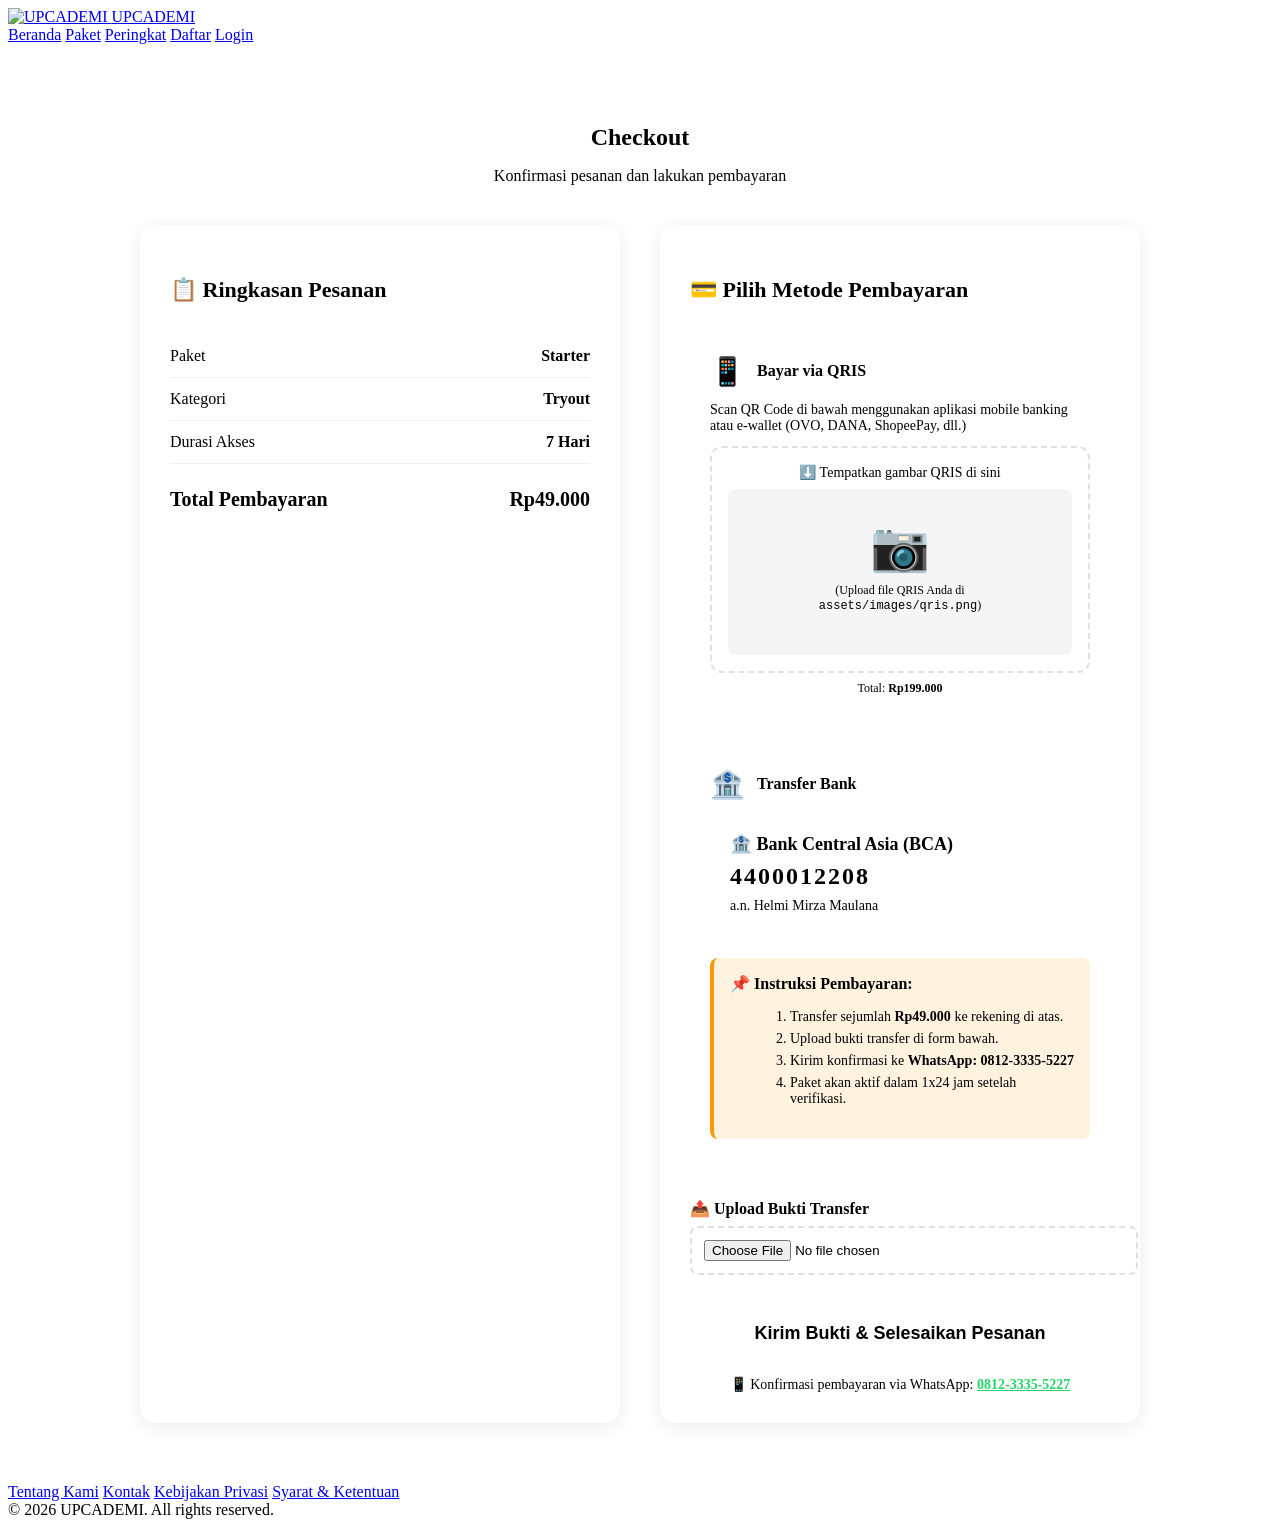
==== checkout.html @ 4f17b1a5 "Add files via upload" ====
<!DOCTYPE html>
<html lang="id">
<head>
    <meta charset="UTF-8">
    <meta name="viewport" content="width=device-width, initial-scale=1.0">
    <title>Checkout - UPCADEMI</title>
    <link rel="stylesheet" href="css/style.css">
    <style>
        .checkout-page {
            padding: 60px 0;
            min-height: 80vh;
        }

        .checkout-grid {
            display: grid;
            grid-template-columns: 1fr 1fr;
            gap: 40px;
            max-width: 1000px;
            margin: 0 auto;
        }

        .checkout-summary {
            background: var(--white);
            padding: 30px;
            border-radius: 16px;
            box-shadow: 0 4px 20px rgba(0, 0, 0, 0.08);
        }

        .checkout-summary h3 {
            color: var(--navy);
            margin-bottom: 20px;
            font-size: 22px;
            border-bottom: 2px solid var(--gray-bg);
            padding-bottom: 12px;
        }

        .checkout-item {
            display: flex;
            justify-content: space-between;
            padding: 12px 0;
            border-bottom: 1px solid #f0f0f0;
        }

        .checkout-item .label {
            color: var(--text-gray);
        }

        .checkout-item .value {
            font-weight: 700;
            color: var(--text-dark);
        }

        .checkout-total {
            display: flex;
            justify-content: space-between;
            padding: 16px 0;
            font-size: 20px;
            font-weight: 800;
            color: var(--red);
            border-top: 2px solid var(--red);
            margin-top: 8px;
        }

        .payment-section {
            background: var(--white);
            padding: 30px;
            border-radius: 16px;
            box-shadow: 0 4px 20px rgba(0, 0, 0, 0.08);
        }

        .payment-section h3 {
            color: var(--navy);
            margin-bottom: 20px;
            font-size: 22px;
            border-bottom: 2px solid var(--gray-bg);
            padding-bottom: 12px;
        }

        .bank-info {
            background: var(--gray-bg);
            padding: 20px;
            border-radius: 12px;
            margin-bottom: 24px;
        }

        .bank-info .bank-name {
            font-weight: 700;
            font-size: 18px;
            color: var(--navy);
        }

        .bank-info .account-number {
            font-size: 24px;
            font-weight: 800;
            color: var(--text-dark);
            margin: 8px 0;
            letter-spacing: 2px;
        }

        .bank-info .account-holder {
            color: var(--text-gray);
            font-size: 14px;
        }

        .instructions {
            margin: 20px 0;
            padding: 16px;
            background: #FFF3E0;
            border-radius: 8px;
            border-left: 4px solid #FF9800;
        }

        .instructions ol {
            margin-left: 20px;
            color: var(--text-dark);
        }

        .instructions ol li {
            margin-bottom: 6px;
            font-size: 14px;
        }

        .upload-section {
            margin-top: 20px;
        }

        .upload-section label {
            display: block;
            font-weight: 600;
            margin-bottom: 8px;
            color: var(--text-dark);
        }

        .upload-section input[type="file"] {
            width: 100%;
            padding: 12px;
            border: 2px dashed #E0E0E0;
            border-radius: 8px;
            cursor: pointer;
            background: var(--gray-bg);
        }

        .upload-section input[type="file"]:hover {
            border-color: var(--navy);
        }

        #preview-bukti {
            margin-top: 12px;
        }

        #preview-bukti img {
            max-width: 200px;
            border-radius: 8px;
            border: 2px solid #E0E0E0;
        }

        .btn-checkout {
            width: 100%;
            padding: 16px;
            background: var(--red);
            color: var(--white);
            border: none;
            border-radius: 8px;
            font-size: 18px;
            font-weight: 700;
            cursor: pointer;
            transition: 0.3s;
            margin-top: 20px;
        }

        .btn-checkout:hover {
            background: var(--red-dark);
            transform: translateY(-2px);
            box-shadow: 0 8px 25px rgba(211, 47, 47, 0.3);
        }

        .alert {
            padding: 12px 16px;
            border-radius: 8px;
            margin-bottom: 16px;
            font-size: 14px;
            display: none;
        }

        .alert-success {
            background: #E8F5E9;
            color: var(--green);
            border: 1px solid #C8E6C9;
        }

        .alert-error {
            background: #FFEBEE;
            color: var(--red-dark);
            border: 1px solid #FFCDD2;
        }

        .whatsapp-info {
            margin-top: 16px;
            text-align: center;
            color: var(--text-gray);
            font-size: 14px;
        }

        .whatsapp-info a {
            color: #25D366;
            font-weight: 700;
        }

        @media (max-width: 768px) {
            .checkout-grid {
                grid-template-columns: 1fr;
                gap: 20px;
            }

            .checkout-page {
                padding: 30px 0;
            }

            .bank-info .account-number {
                font-size: 20px;
            }
        }
    </style>
</head>
<body>

    <!-- ===== NAVBAR ===== -->
    <nav class="navbar">
        <div class="container">
            <a href="index.html" class="logo">
                <img src="assets/images/logo.png" alt="UPCADEMI" style="height: 40px;">
                <span>UPCADEMI</span>
            </a>
            <div class="hamburger" onclick="toggleMenu()">
                <span></span>
                <span></span>
                <span></span>
            </div>
            <div class="nav-menu" id="navMenu">
                <a href="index.html">Beranda</a>
                <a href="packages.html">Paket</a>
                <a href="leaderboard.html">Peringkat</a>
                <a href="register.html" class="btn-register">Daftar</a>
                <a href="login.html" class="btn-login">Login</a>
            </div>
        </div>
    </nav>

    <!-- ===== CHECKOUT SECTION ===== -->
    <section class="checkout-page">
        <div class="container">
            <h1 style="text-align:center; color: var(--navy); margin-bottom: 8px;">Checkout</h1>
            <p style="text-align:center; color: var(--text-gray); margin-bottom: 40px;">Konfirmasi pesanan dan lakukan pembayaran</p>

            <div class="checkout-grid">
                <!-- Ringkasan Pesanan -->
                <div class="checkout-summary">
                    <h3>📋 Ringkasan Pesanan</h3>
                    <div class="checkout-item">
                        <span class="label">Paket</span>
                        <span class="value" id="packageName">CPNS Master</span>
                    </div>
                    <div class="checkout-item">
                        <span class="label">Kategori</span>
                        <span class="value" id="packageCategory">CPNS</span>
                    </div>
                    <div class="checkout-item">
                        <span class="label">Durasi Akses</span>
                        <span class="value" id="packageDuration">60 Hari</span>
                    </div>
                    <div class="checkout-total">
                        <span>Total Pembayaran</span>
                        <span id="totalPrice">Rp199.000</span>
                    </div>
                </div>

<!-- ===== METODE PEMBAYARAN ===== -->
<div class="payment-section">
    <h3>💳 Pilih Metode Pembayaran</h3>

    <div class="alert alert-success" id="alert-success">
        ✅ Bukti transfer berhasil diupload! Kami akan verifikasi dalam 1x24 jam.
    </div>
    <div class="alert alert-error" id="alert-error">
        ⚠️ Mohon upload bukti transfer terlebih dahulu.
    </div>

    <!-- ===== OPSI 1: QRIS ===== -->
    <div style="background:var(--gray-bg); padding:20px; border-radius:12px; margin-bottom:20px;">
        <div style="display:flex; align-items:center; gap:12px; margin-bottom:12px;">
            <span style="font-size:28px;">📱</span>
            <h4 style="color:var(--navy); margin:0;">Bayar via QRIS</h4>
        </div>
        <p style="color:var(--text-gray); font-size:14px; margin-bottom:12px;">
            Scan QR Code di bawah menggunakan aplikasi mobile banking atau e-wallet (OVO, DANA, ShopeePay, dll.)
        </p>
        <div style="text-align:center; padding:16px; background:white; border-radius:12px; border:2px dashed #E0E0E0;">
            <div style="font-size:14px; color:var(--text-gray); margin-bottom:8px;">
                ⬇️ Tempatkan gambar QRIS di sini
            </div>
            <div style="background:#f5f5f5; padding:30px; border-radius:8px; display:inline-block;">
                <span style="font-size:48px;">📷</span>
                <p style="font-size:12px; color:var(--text-gray); margin-top:8px;">
                    (Upload file QRIS Anda di <code>assets/images/qris.png</code>)
                </p>
            </div>
            <!-- Jika sudah punya file QRIS, ganti dengan:
            <img src="assets/images/qris.png" alt="QRIS Pembayaran" style="max-width:200px; border-radius:8px;">
            -->
        </div>
        <p style="color:var(--text-gray); font-size:12px; margin-top:8px; text-align:center;">
            Total: <strong id="qrisAmount" style="color:var(--red);">Rp199.000</strong>
        </p>
    </div>

    <!-- ===== OPSI 2: Transfer Bank ===== -->
    <div style="background:var(--gray-bg); padding:20px; border-radius:12px; margin-bottom:20px;">
        <div style="display:flex; align-items:center; gap:12px; margin-bottom:12px;">
            <span style="font-size:28px;">🏦</span>
            <h4 style="color:var(--navy); margin:0;">Transfer Bank</h4>
        </div>

<div class="bank-info">
    <div class="bank-name">🏦 Bank Central Asia (BCA)</div>
    <div class="account-number">4400012208</div>
    <div class="account-holder">a.n. Helmi Mirza Maulana</div>
</div>

        <div class="instructions">
            <strong>📌 Instruksi Pembayaran:</strong>
            <ol>
                <li>Transfer sejumlah <strong id="instructionAmount">Rp199.000</strong> ke rekening di atas.</li>
                <li>Upload bukti transfer di form bawah.</li>
                <li>Kirim konfirmasi ke <strong>WhatsApp: 0812-3335-5227</strong></li>
                <li>Paket akan aktif dalam 1x24 jam setelah verifikasi.</li>
            </ol>
        </div>
    </div>

    <!-- ===== UPLOAD BUKTI ===== -->
    <div class="upload-section">
        <label for="buktiTransfer">📤 Upload Bukti Transfer</label>
        <input type="file" id="buktiTransfer" accept="image/*" onchange="previewBukti(this)">
        <div id="preview-bukti"></div>
    </div>

    <button class="btn-checkout" onclick="handleCheckout()">
        Kirim Bukti & Selesaikan Pesanan
    </button>

    <div class="whatsapp-info">
        📱 Konfirmasi pembayaran via WhatsApp: 
        <a href="https://wa.me/6281233555227?text=Saya%20telah%20transfer%20untuk%20paket%20tryout" target="_blank" style="color:#25D366; font-weight:700;">
            0812-3335-5227
        </a>
    </div>
</div>
    </section>

    <!-- ===== FOOTER ===== -->
    <footer class="footer">
        <div class="container">
            <div class="footer-links">
                <a href="tentang.html">Tentang Kami</a>
                <a href="kontak.html">Kontak</a>
                <a href="privasi.html">Kebijakan Privasi</a>
                <a href="syarat.html">Syarat & Ketentuan</a>
            </div>
            <div class="copyright">&copy; 2026 UPCADEMI. All rights reserved.</div>
        </div>
    </footer>

    <script src="js/script.js"></script>
    <script>
        // Ambil parameter dari URL
        function getQueryParam(param) {
            const urlParams = new URLSearchParams(window.location.search);
            return urlParams.get(param);
        }

        // Data paket (nanti dari database)
        const packageData = {
            'cpns-master': { name: 'CPNS Master', category: 'CPNS', duration: '60 Hari', price: 199000 },
            'utbk-pro': { name: 'UTBK Pro', category: 'UTBK', duration: '45 Hari', price: 179000 },
            'kedinasan-plus': { name: 'Kedinasan Plus', category: 'Kedinasan', duration: '90 Hari', price: 249000 },
            'cpns-basic': { name: 'CPNS Basic', category: 'CPNS', duration: '30 Hari', price: 99000 },
            'utbk-premium': { name: 'UTBK Premium', category: 'UTBK', duration: '120 Hari', price: 299000 },
            'kedinasan-basic': { name: 'Kedinasan Basic', category: 'Kedinasan', duration: '30 Hari', price: 129000 },
            'starter': { name: 'Starter', category: 'Tryout', duration: '7 Hari', price: 49000 },
            'pro': { name: 'Pro', category: 'Tryout', duration: '30 Hari', price: 149000 },
            'ultimate': { name: 'Ultimate', category: 'Tryout', duration: '90 Hari', price: 299000 }
        };

        // Load data paket
        const paket = getQueryParam('paket') || 'starter';
        const data = packageData[paket] || packageData['starter'];

        document.getElementById('packageName').textContent = data.name;
        document.getElementById('packageCategory').textContent = data.category;
        document.getElementById('packageDuration').textContent = data.duration;
        document.getElementById('totalPrice').textContent = 'Rp' + data.price.toLocaleString('id-ID');
        document.getElementById('instructionAmount').textContent = 'Rp' + data.price.toLocaleString('id-ID');

        // Function handle checkout
        function handleCheckout() {
            const fileInput = document.getElementById('buktiTransfer');
            const alertSuccess = document.getElementById('alert-success');
            const alertError = document.getElementById('alert-error');

            alertSuccess.style.display = 'none';
            alertError.style.display = 'none';

            if (!fileInput.files || fileInput.files.length === 0) {
                alertError.textContent = '⚠️ Mohon upload bukti transfer terlebih dahulu!';
                alertError.style.display = 'block';
                return;
            }

            // Simulasi sukses
            alertSuccess.textContent = '✅ Bukti transfer berhasil diupload! Pesanan akan diproses dalam 1x24 jam.';
            alertSuccess.style.display = 'block';

            // Reset file input
            fileInput.value = '';

            // Redirect ke dashboard setelah 3 detik
            setTimeout(() => {
                window.location.href = 'dashboard.html';
            }, 3000);
        }

        // Preview bukti
        function previewBukti(input) {
            const preview = document.getElementById('preview-bukti');
            if (input.files && input.files[0]) {
                const reader = new FileReader();
                reader.onload = function(e) {
                    preview.innerHTML = `<img src="${e.target.result}" alt="Bukti Transfer">`;
                };
                reader.readAsDataURL(input.files[0]);
            }
        }
    </script>

</body>
</html>
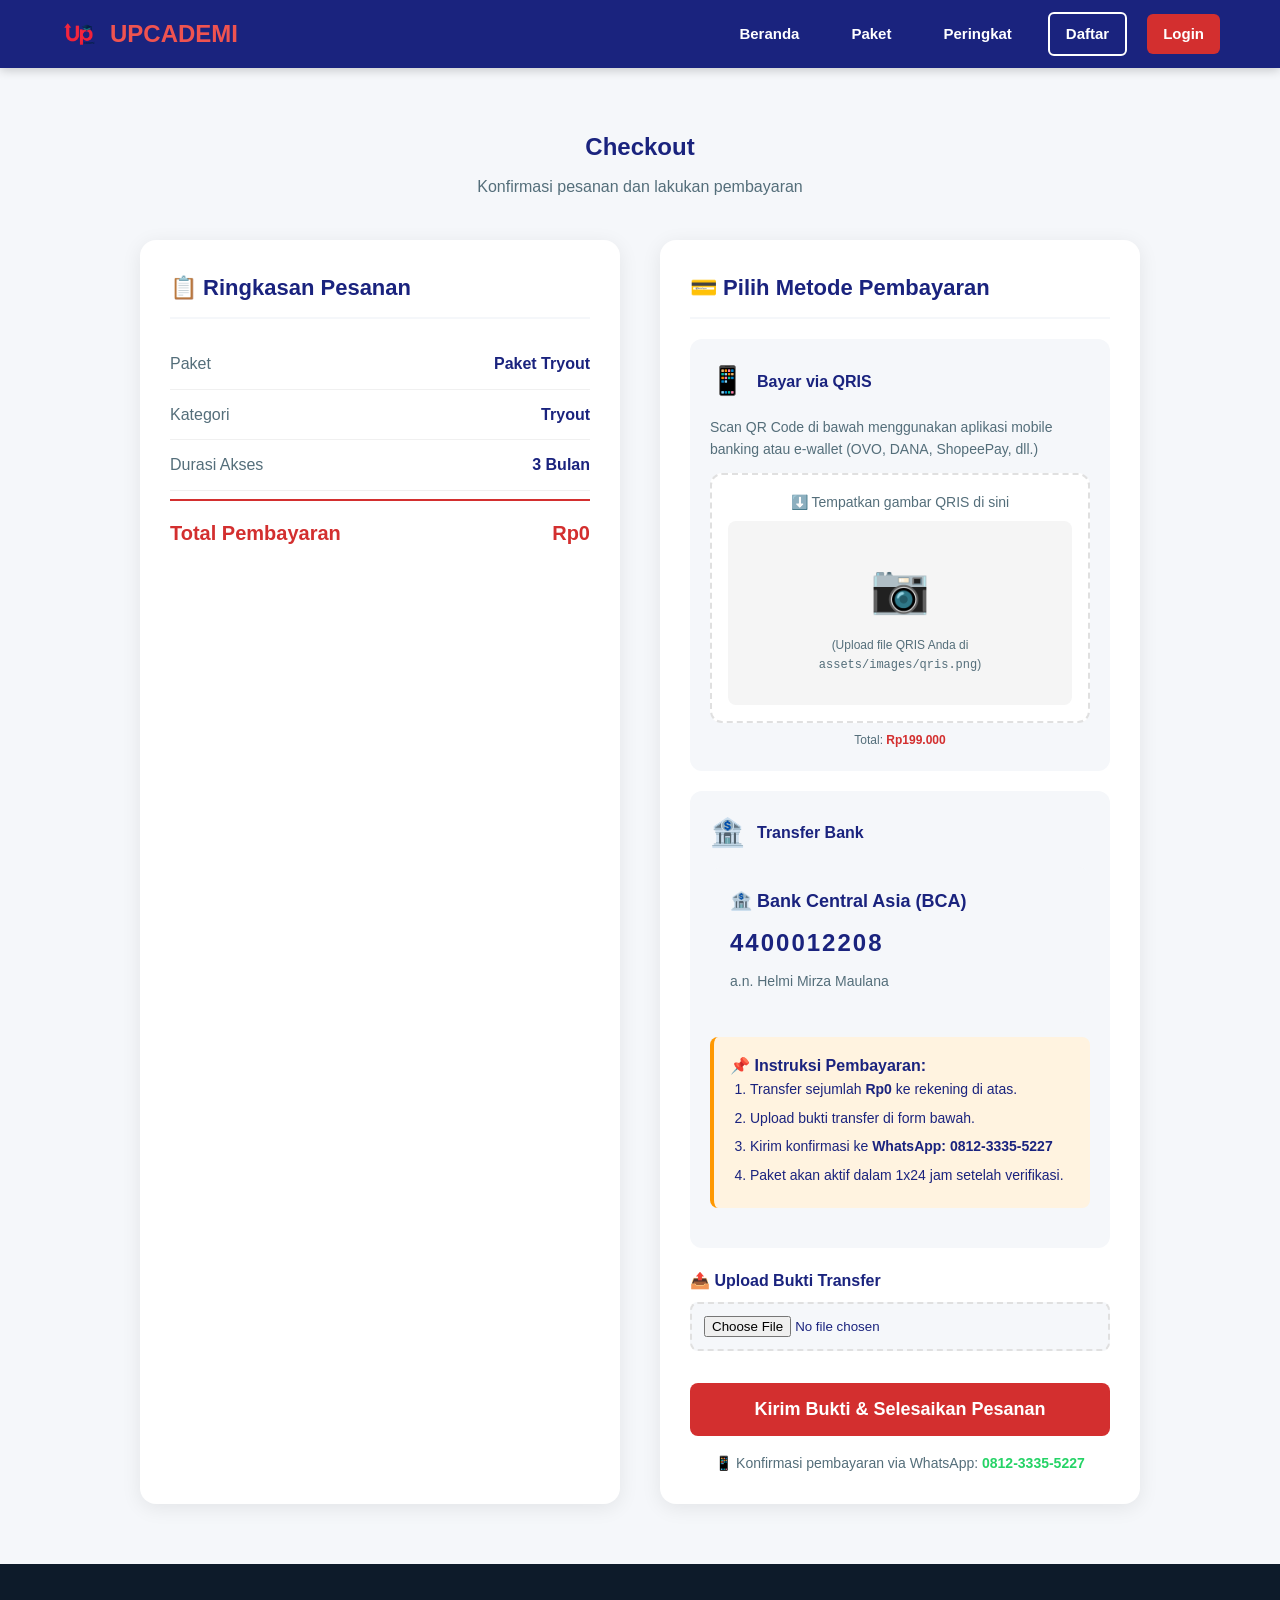
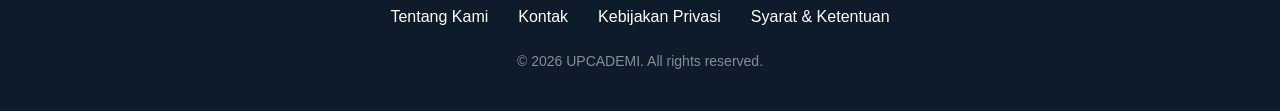
==== commit 9e22ab08: "Update checkout.html" ====
--- a/checkout.html
+++ b/checkout.html
@@ -378,29 +378,38 @@
             return urlParams.get(param);
         }
 
-        // Data paket (nanti dari database)
-        const packageData = {
-            'cpns-master': { name: 'CPNS Master', category: 'CPNS', duration: '60 Hari', price: 199000 },
-            'utbk-pro': { name: 'UTBK Pro', category: 'UTBK', duration: '45 Hari', price: 179000 },
-            'kedinasan-plus': { name: 'Kedinasan Plus', category: 'Kedinasan', duration: '90 Hari', price: 249000 },
-            'cpns-basic': { name: 'CPNS Basic', category: 'CPNS', duration: '30 Hari', price: 99000 },
-            'utbk-premium': { name: 'UTBK Premium', category: 'UTBK', duration: '120 Hari', price: 299000 },
-            'kedinasan-basic': { name: 'Kedinasan Basic', category: 'Kedinasan', duration: '30 Hari', price: 129000 },
-            'starter': { name: 'Starter', category: 'Tryout', duration: '7 Hari', price: 49000 },
-            'pro': { name: 'Pro', category: 'Tryout', duration: '30 Hari', price: 149000 },
-            'ultimate': { name: 'Ultimate', category: 'Tryout', duration: '90 Hari', price: 299000 }
-        };
-
-        // Load data paket
-        const paket = getQueryParam('paket') || 'starter';
-        const data = packageData[paket] || packageData['starter'];
-
-        document.getElementById('packageName').textContent = data.name;
-        document.getElementById('packageCategory').textContent = data.category;
-        document.getElementById('packageDuration').textContent = data.duration;
-        document.getElementById('totalPrice').textContent = 'Rp' + data.price.toLocaleString('id-ID');
-        document.getElementById('instructionAmount').textContent = 'Rp' + data.price.toLocaleString('id-ID');
-
+        // ===== AMBIL DATA PAKET DARI LOCALSTORAGE =====
+function getPaketById(id) {
+    const paket = JSON.parse(localStorage.getItem('paketUpcademi') || '[]');
+    return paket.find(p => p.id == id);
+}
+
+// Ambil parameter dari URL
+const urlParams = new URLSearchParams(window.location.search);
+const paketId = urlParams.get('paket');
+
+let data = null;
+
+if (paketId) {
+    data = getPaketById(paketId);
+}
+
+// Jika paket tidak ditemukan, pakai default
+if (!data) {
+    data = {
+        name: 'Paket Tryout',
+        category: 'Tryout',
+        duration: '3 Bulan',
+        price: 0
+    };
+}
+
+// Tampilkan data
+document.getElementById('packageName').textContent = data.name;
+document.getElementById('packageCategory').textContent = data.category;
+document.getElementById('packageDuration').textContent = data.duration;
+document.getElementById('totalPrice').textContent = 'Rp' + data.price.toLocaleString('id-ID');
+document.getElementById('instructionAmount').textContent = 'Rp' + data.price.toLocaleString('id-ID');
         // Function handle checkout
         function handleCheckout() {
             const fileInput = document.getElementById('buktiTransfer');
@@ -443,4 +452,4 @@
     </script>
 
 </body>
-</html>+</html>
--- a/css/style.css
+++ b/css/style.css
@@ -0,0 +1,557 @@
+/* ===== RESET & VARIABEL ===== */
+* {
+    margin: 0;
+    padding: 0;
+    box-sizing: border-box;
+}
+
+:root {
+    --navy: #1A237E;
+    --navy-dark: #0D1B2A;
+    --navy-light: #283593;
+    --red: #D32F2F;
+    --red-light: #EF5350;
+    --red-dark: #B71C1C;
+    --white: #FFFFFF;
+    --gray-bg: #F5F7FA;
+    --text-dark: #1A237E;
+    --text-gray: #546E7A;
+    --green: #2E7D32;
+    --green-light: #66BB6A;
+}
+
+body {
+    font-family: 'Segoe UI', Tahoma, Geneva, Verdana, sans-serif;
+    background-color: var(--gray-bg);
+    color: var(--text-dark);
+    line-height: 1.6;
+}
+
+a {
+    text-decoration: none;
+    color: inherit;
+}
+
+.container {
+    max-width: 1200px;
+    margin: 0 auto;
+    padding: 0 20px;
+}
+
+/* ===== NAVBAR ===== */
+.navbar {
+    background-color: var(--navy);
+    padding: 12px 0;
+    position: sticky;
+    top: 0;
+    z-index: 1000;
+    box-shadow: 0 2px 10px rgba(0, 0, 0, 0.2);
+}
+
+.navbar .container {
+    display: flex;
+    justify-content: space-between;
+    align-items: center;
+}
+
+.logo {
+    display: flex;
+    align-items: center;
+    gap: 10px;
+    font-size: 24px;
+    font-weight: 700;
+    color: var(--white);
+}
+
+.logo img {
+    height: 40px;
+}
+
+.logo span {
+    color: var(--red-light);
+}
+
+.nav-menu {
+    display: flex;
+    align-items: center;
+    gap: 20px;
+}
+
+.nav-menu a {
+    color: var(--white);
+    font-weight: 600;
+    transition: 0.3s;
+    padding: 8px 16px;
+    border-radius: 6px;
+    font-size: 15px;
+}
+
+.nav-menu a:hover {
+    background-color: rgba(255, 255, 255, 0.15);
+}
+
+.btn-login {
+    background-color: var(--red);
+    padding: 8px 24px;
+    border-radius: 6px;
+    font-weight: 600;
+    color: var(--white) !important;
+    transition: 0.3s;
+}
+
+.btn-login:hover {
+    background-color: var(--red-dark) !important;
+    transform: scale(1.05);
+}
+
+.btn-register {
+    border: 2px solid var(--white);
+    padding: 8px 24px;
+    border-radius: 6px;
+    font-weight: 600;
+    color: var(--white) !important;
+    transition: 0.3s;
+}
+
+.btn-register:hover {
+    background-color: var(--white);
+    color: var(--navy) !important;
+}
+
+/* Hamburger Mobile */
+.hamburger {
+    display: none;
+    flex-direction: column;
+    cursor: pointer;
+    gap: 5px;
+    padding: 5px;
+}
+
+.hamburger span {
+    width: 28px;
+    height: 3px;
+    background-color: var(--white);
+    border-radius: 3px;
+    transition: 0.3s;
+}
+
+/* ===== HERO ===== */
+.hero {
+    background: linear-gradient(135deg, var(--navy) 0%, var(--navy-dark) 100%);
+    color: var(--white);
+    padding: 80px 0;
+    text-align: center;
+}
+
+.hero h1 {
+    font-size: 48px;
+    margin-bottom: 20px;
+    font-weight: 800;
+}
+
+.hero h1 span {
+    color: var(--red-light);
+}
+
+.hero p {
+    font-size: 20px;
+    max-width: 600px;
+    margin: 0 auto 30px;
+    color: rgba(255, 255, 255, 0.85);
+}
+
+.hero-buttons {
+    display: flex;
+    gap: 16px;
+    justify-content: center;
+    flex-wrap: wrap;
+}
+
+.btn-primary {
+    background-color: var(--red);
+    color: var(--white);
+    padding: 14px 40px;
+    border-radius: 8px;
+    font-weight: 700;
+    font-size: 16px;
+    transition: 0.3s;
+    display: inline-block;
+    border: none;
+    cursor: pointer;
+}
+
+.btn-primary:hover {
+    background-color: var(--red-dark);
+    transform: translateY(-3px);
+    box-shadow: 0 8px 25px rgba(211, 47, 47, 0.4);
+}
+
+.btn-secondary {
+    background-color: transparent;
+    color: var(--white);
+    padding: 14px 40px;
+    border-radius: 8px;
+    font-weight: 700;
+    font-size: 16px;
+    transition: 0.3s;
+    display: inline-block;
+    border: 2px solid var(--white);
+}
+
+.btn-secondary:hover {
+    background-color: var(--white);
+    color: var(--navy);
+    transform: translateY(-3px);
+}
+
+/* ===== PAKET ===== */
+.packages {
+    padding: 80px 0;
+}
+
+.packages h2 {
+    text-align: center;
+    font-size: 36px;
+    margin-bottom: 16px;
+    color: var(--navy);
+}
+
+.packages .subtitle {
+    text-align: center;
+    color: var(--text-gray);
+    margin-bottom: 50px;
+    font-size: 18px;
+}
+
+.package-grid {
+    display: grid;
+    grid-template-columns: repeat(3, 1fr);
+    gap: 30px;
+}
+
+.package-card {
+    background: var(--white);
+    border-radius: 16px;
+    padding: 40px 30px;
+    box-shadow: 0 4px 20px rgba(0, 0, 0, 0.08);
+    transition: 0.3s;
+    text-align: center;
+    border-top: 6px solid var(--navy);
+    position: relative;
+}
+
+.package-card:hover {
+    transform: translateY(-8px);
+    box-shadow: 0 12px 40px rgba(0, 0, 0, 0.15);
+}
+
+.package-card.popular {
+    border-top-color: var(--red);
+}
+
+.badge-popular {
+    position: absolute;
+    top: 16px;
+    right: -30px;
+    background: var(--red);
+    color: white;
+    padding: 4px 40px;
+    font-size: 12px;
+    font-weight: 700;
+    transform: rotate(45deg);
+    text-transform: uppercase;
+}
+
+.package-name {
+    font-size: 24px;
+    font-weight: 700;
+    color: var(--navy);
+    margin-bottom: 8px;
+}
+
+.package-price {
+    font-size: 36px;
+    font-weight: 800;
+    color: var(--red);
+    margin: 16px 0 8px;
+}
+
+.package-price small {
+    font-size: 16px;
+    font-weight: 400;
+    color: var(--text-gray);
+}
+
+.package-desc {
+    color: var(--text-gray);
+    margin-bottom: 20px;
+    font-size: 15px;
+}
+
+.package-features {
+    list-style: none;
+    text-align: left;
+    margin-bottom: 30px;
+    padding: 0;
+}
+
+.package-features li {
+    padding: 8px 0;
+    border-bottom: 1px solid #f0f0f0;
+    color: var(--text-dark);
+    font-size: 14px;
+}
+
+.package-features li::before {
+    content: "✓ ";
+    color: var(--red);
+    font-weight: 700;
+}
+
+.btn-buy {
+    display: inline-block;
+    background-color: var(--red);
+    color: var(--white);
+    padding: 12px 40px;
+    border-radius: 8px;
+    font-weight: 700;
+    transition: 0.3s;
+    width: 100%;
+    border: none;
+    cursor: pointer;
+    font-size: 16px;
+}
+
+.btn-buy:hover {
+    background-color: var(--red-dark);
+    transform: scale(1.02);
+}
+
+/* ===== TESTIMONI ===== */
+.testimonials {
+    padding: 60px 0;
+    background: var(--white);
+}
+
+.testimonials h2 {
+    text-align: center;
+    font-size: 32px;
+    margin-bottom: 40px;
+    color: var(--navy);
+}
+
+.testimonial-grid {
+    display: grid;
+    grid-template-columns: repeat(3, 1fr);
+    gap: 30px;
+}
+
+.testimonial-card {
+    background: var(--gray-bg);
+    padding: 30px;
+    border-radius: 12px;
+    text-align: center;
+}
+
+.testimonial-card p {
+    font-style: italic;
+    margin-bottom: 16px;
+    color: var(--text-dark);
+}
+
+.testimonial-card .user {
+    font-weight: 700;
+    color: var(--navy);
+}
+
+/* ===== FOOTER ===== */
+.footer {
+    background-color: var(--navy-dark);
+    color: rgba(255, 255, 255, 0.7);
+    padding: 40px 0;
+    text-align: center;
+}
+
+.footer-links {
+    display: flex;
+    justify-content: center;
+    gap: 30px;
+    flex-wrap: wrap;
+    margin-bottom: 20px;
+}
+
+.footer-links a {
+    color: var(--white);
+    transition: 0.3s;
+}
+
+.footer-links a:hover {
+    color: var(--red-light);
+}
+
+.copyright {
+    font-size: 14px;
+    color: rgba(255, 255, 255, 0.5);
+}
+
+/* ===== RESPONSIF ===== */
+@media (max-width: 992px) {
+    .package-grid,
+    .testimonial-grid {
+        grid-template-columns: repeat(2, 1fr);
+    }
+
+    .hero h1 {
+        font-size: 36px;
+    }
+}
+
+@media (max-width: 768px) {
+    .nav-menu {
+        display: none;
+        flex-direction: column;
+        position: absolute;
+        top: 70px;
+        left: 0;
+        right: 0;
+        background-color: var(--navy);
+        padding: 20px;
+        gap: 12px;
+        box-shadow: 0 10px 20px rgba(0, 0, 0, 0.2);
+    }
+
+    .nav-menu.active {
+        display: flex;
+    }
+
+    .hamburger {
+        display: flex;
+    }
+
+    .hero h1 {
+        font-size: 28px;
+    }
+
+    .hero p {
+        font-size: 16px;
+        padding: 0 20px;
+    }
+
+    .hero-buttons {
+        flex-direction: column;
+        align-items: center;
+    }
+
+    .btn-primary,
+    .btn-secondary {
+        width: 80%;
+        text-align: center;
+    }
+
+    .package-grid,
+    .testimonial-grid {
+        grid-template-columns: 1fr;
+        max-width: 400px;
+        margin: 0 auto;
+    }
+
+    .packages h2 {
+        font-size: 28px;
+    }
+}
+
+@media (max-width: 480px) {
+    .hero {
+        padding: 50px 0;
+    }
+
+    .hero h1 {
+        font-size: 24px;
+    }
+
+    .package-card {
+        padding: 30px 20px;
+    }
+
+    .package-price {
+        font-size: 30px;
+    }
+}
+/* ===== KOMENTAR/TESTIMONI ===== */
+.komentar-item {
+    background: var(--white);
+    padding: 20px 24px;
+    border-radius: 12px;
+    box-shadow: 0 2px 12px rgba(0,0,0,0.06);
+    margin-bottom: 16px;
+    border-left: 4px solid var(--navy);
+    transition: 0.3s;
+}
+
+.komentar-item:hover {
+    box-shadow: 0 4px 20px rgba(0,0,0,0.1);
+}
+
+.komentar-item .komentar-header {
+    display: flex;
+    justify-content: space-between;
+    align-items: center;
+    margin-bottom: 8px;
+    flex-wrap: wrap;
+    gap: 8px;
+}
+
+.komentar-item .komentar-nama {
+    font-weight: 700;
+    color: var(--navy);
+    font-size: 16px;
+}
+
+.komentar-item .komentar-badge {
+    font-size: 11px;
+    background: #E8F5E9;
+    color: var(--green);
+    padding: 2px 12px;
+    border-radius: 12px;
+    font-weight: 600;
+}
+
+.komentar-item .komentar-tanggal {
+    font-size: 12px;
+    color: var(--text-gray);
+}
+
+.komentar-item .komentar-teks {
+    font-size: 15px;
+    line-height: 1.7;
+    color: var(--text-dark);
+}
+
+.komentar-item .komentar-teks::before {
+    content: '"';
+    color: var(--navy-light);
+    font-size: 24px;
+    font-weight: 700;
+    opacity: 0.3;
+    margin-right: 4px;
+}
+
+.komentar-item .komentar-teks::after {
+    content: '"';
+    color: var(--navy-light);
+    font-size: 24px;
+    font-weight: 700;
+    opacity: 0.3;
+    margin-left: 4px;
+}
+
+.komentar-empty {
+    text-align: center;
+    padding: 40px 20px;
+    color: var(--text-gray);
+}
+
+.komentar-empty .icon {
+    font-size: 48px;
+    margin-bottom: 12px;
+}
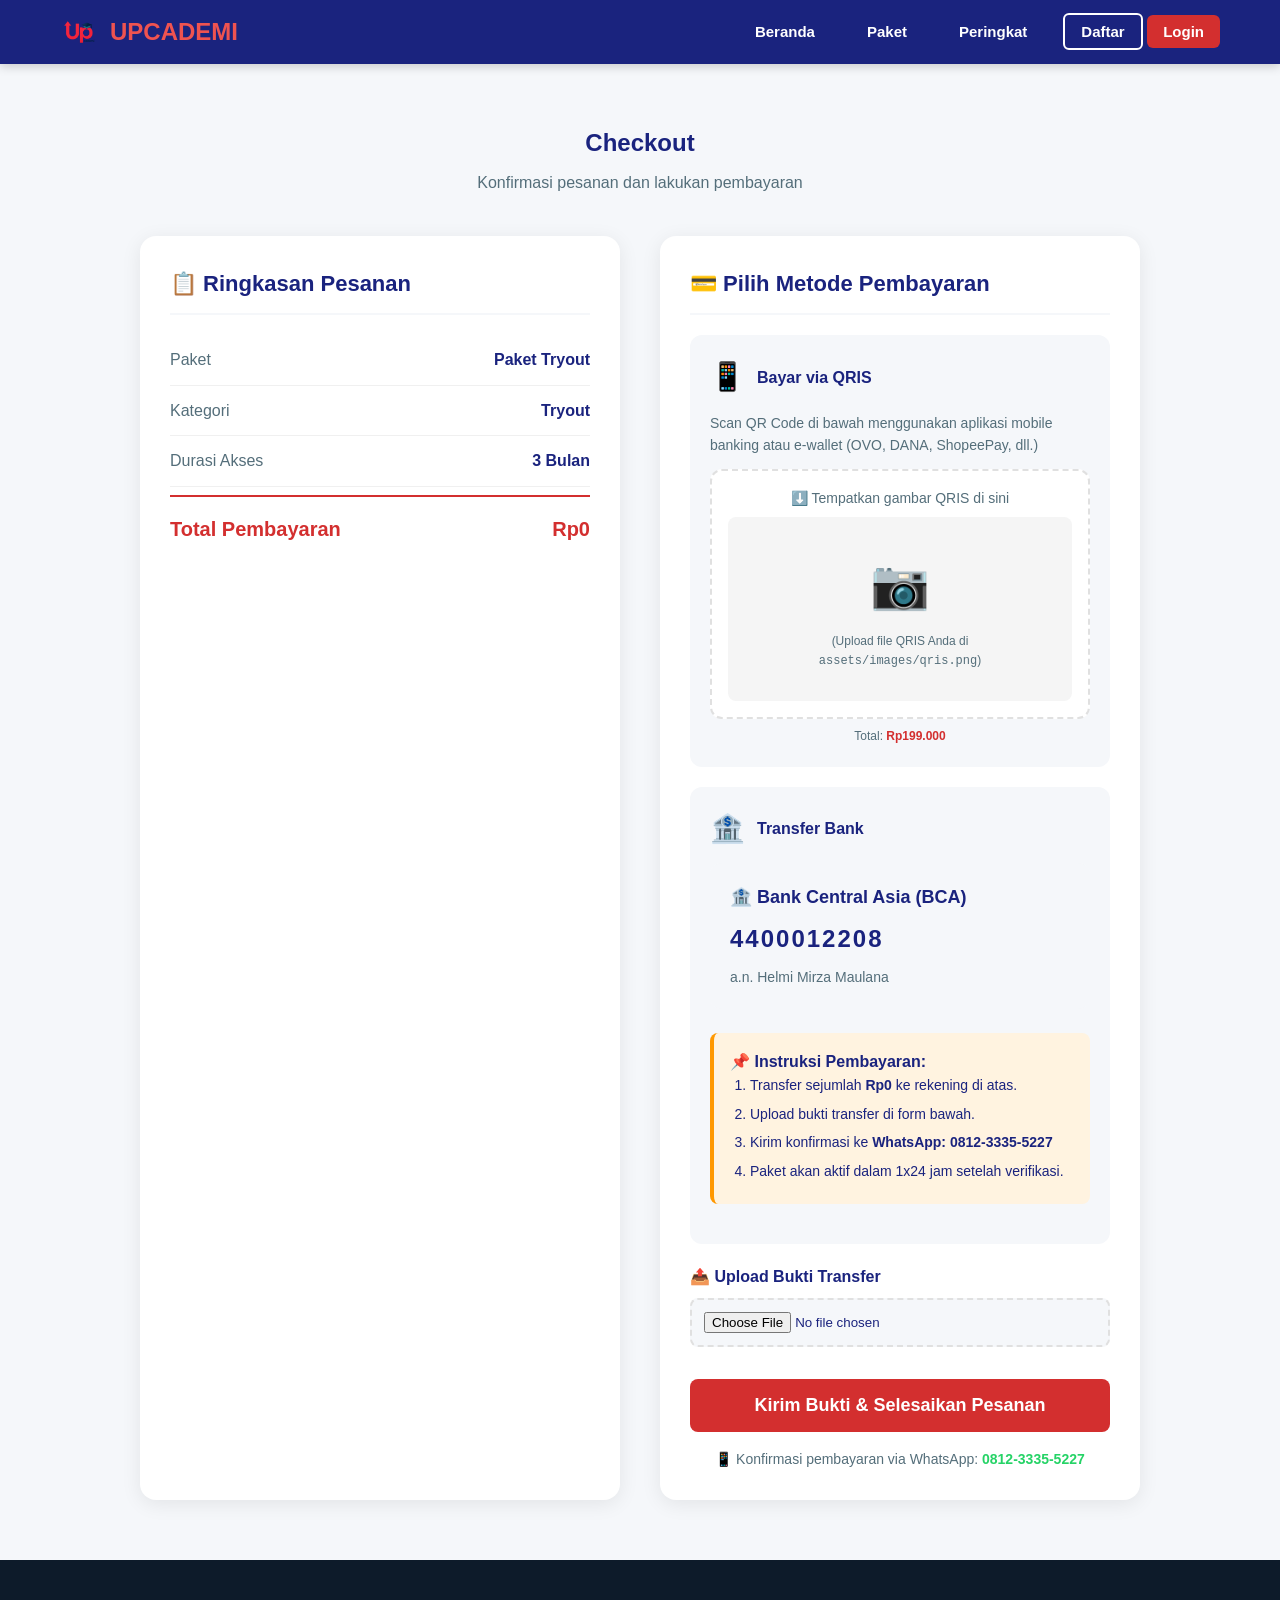
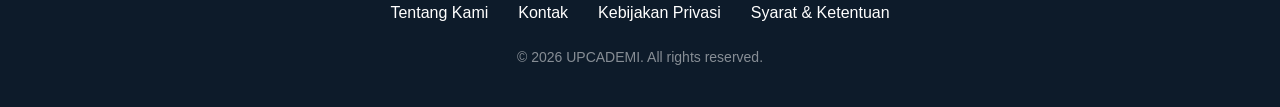
==== commit 01d780cb: "Update checkout.html" ====
--- a/checkout.html
+++ b/checkout.html
@@ -240,8 +240,7 @@
                 <a href="index.html">Beranda</a>
                 <a href="packages.html">Paket</a>
                 <a href="leaderboard.html">Peringkat</a>
-                <a href="register.html" class="btn-register">Daftar</a>
-                <a href="login.html" class="btn-login">Login</a>
+                <div id="navbarLogin"></div>
             </div>
         </div>
     </nav>
@@ -274,87 +273,86 @@
                     </div>
                 </div>
 
-<!-- ===== METODE PEMBAYARAN ===== -->
-<div class="payment-section">
-    <h3>💳 Pilih Metode Pembayaran</h3>
-
-    <div class="alert alert-success" id="alert-success">
-        ✅ Bukti transfer berhasil diupload! Kami akan verifikasi dalam 1x24 jam.
-    </div>
-    <div class="alert alert-error" id="alert-error">
-        ⚠️ Mohon upload bukti transfer terlebih dahulu.
-    </div>
-
-    <!-- ===== OPSI 1: QRIS ===== -->
-    <div style="background:var(--gray-bg); padding:20px; border-radius:12px; margin-bottom:20px;">
-        <div style="display:flex; align-items:center; gap:12px; margin-bottom:12px;">
-            <span style="font-size:28px;">📱</span>
-            <h4 style="color:var(--navy); margin:0;">Bayar via QRIS</h4>
+                <!-- ===== METODE PEMBAYARAN ===== -->
+                <div class="payment-section">
+                    <h3>💳 Pilih Metode Pembayaran</h3>
+
+                    <div class="alert alert-success" id="alert-success">
+                        ✅ Bukti transfer berhasil diupload! Kami akan verifikasi dalam 1x24 jam.
+                    </div>
+                    <div class="alert alert-error" id="alert-error">
+                        ⚠️ Mohon upload bukti transfer terlebih dahulu.
+                    </div>
+
+                    <!-- ===== OPSI 1: QRIS ===== -->
+                    <div style="background:var(--gray-bg); padding:20px; border-radius:12px; margin-bottom:20px;">
+                        <div style="display:flex; align-items:center; gap:12px; margin-bottom:12px;">
+                            <span style="font-size:28px;">📱</span>
+                            <h4 style="color:var(--navy); margin:0;">Bayar via QRIS</h4>
+                        </div>
+                        <p style="color:var(--text-gray); font-size:14px; margin-bottom:12px;">
+                            Scan QR Code di bawah menggunakan aplikasi mobile banking atau e-wallet (OVO, DANA, ShopeePay, dll.)
+                        </p>
+                        <div style="text-align:center; padding:16px; background:white; border-radius:12px; border:2px dashed #E0E0E0;">
+                            <div style="font-size:14px; color:var(--text-gray); margin-bottom:8px;">
+                                ⬇️ Tempatkan gambar QRIS di sini
+                            </div>
+                            <div style="background:#f5f5f5; padding:30px; border-radius:8px; display:inline-block;">
+                                <span style="font-size:48px;">📷</span>
+                                <p style="font-size:12px; color:var(--text-gray); margin-top:8px;">
+                                    (Upload file QRIS Anda di <code>assets/images/qris.png</code>)
+                                </p>
+                            </div>
+                        </div>
+                        <p style="color:var(--text-gray); font-size:12px; margin-top:8px; text-align:center;">
+                            Total: <strong id="qrisAmount" style="color:var(--red);">Rp199.000</strong>
+                        </p>
+                    </div>
+
+                    <!-- ===== OPSI 2: Transfer Bank ===== -->
+                    <div style="background:var(--gray-bg); padding:20px; border-radius:12px; margin-bottom:20px;">
+                        <div style="display:flex; align-items:center; gap:12px; margin-bottom:12px;">
+                            <span style="font-size:28px;">🏦</span>
+                            <h4 style="color:var(--navy); margin:0;">Transfer Bank</h4>
+                        </div>
+
+                        <div class="bank-info">
+                            <div class="bank-name">🏦 Bank Central Asia (BCA)</div>
+                            <div class="account-number">4400012208</div>
+                            <div class="account-holder">a.n. Helmi Mirza Maulana</div>
+                        </div>
+
+                        <div class="instructions">
+                            <strong>📌 Instruksi Pembayaran:</strong>
+                            <ol>
+                                <li>Transfer sejumlah <strong id="instructionAmount">Rp199.000</strong> ke rekening di atas.</li>
+                                <li>Upload bukti transfer di form bawah.</li>
+                                <li>Kirim konfirmasi ke <strong>WhatsApp: 0812-3335-5227</strong></li>
+                                <li>Paket akan aktif dalam 1x24 jam setelah verifikasi.</li>
+                            </ol>
+                        </div>
+                    </div>
+
+                    <!-- ===== UPLOAD BUKTI ===== -->
+                    <div class="upload-section">
+                        <label for="buktiTransfer">📤 Upload Bukti Transfer</label>
+                        <input type="file" id="buktiTransfer" accept="image/*" onchange="previewBukti(this)">
+                        <div id="preview-bukti"></div>
+                    </div>
+
+                    <button class="btn-checkout" onclick="handleCheckout()">
+                        Kirim Bukti & Selesaikan Pesanan
+                    </button>
+
+                    <div class="whatsapp-info">
+                        📱 Konfirmasi pembayaran via WhatsApp: 
+                        <a href="https://wa.me/6281233555227?text=Saya%20telah%20transfer%20untuk%20paket%20tryout" target="_blank" style="color:#25D366; font-weight:700;">
+                            0812-3335-5227
+                        </a>
+                    </div>
+                </div>
+            </div>
         </div>
-        <p style="color:var(--text-gray); font-size:14px; margin-bottom:12px;">
-            Scan QR Code di bawah menggunakan aplikasi mobile banking atau e-wallet (OVO, DANA, ShopeePay, dll.)
-        </p>
-        <div style="text-align:center; padding:16px; background:white; border-radius:12px; border:2px dashed #E0E0E0;">
-            <div style="font-size:14px; color:var(--text-gray); margin-bottom:8px;">
-                ⬇️ Tempatkan gambar QRIS di sini
-            </div>
-            <div style="background:#f5f5f5; padding:30px; border-radius:8px; display:inline-block;">
-                <span style="font-size:48px;">📷</span>
-                <p style="font-size:12px; color:var(--text-gray); margin-top:8px;">
-                    (Upload file QRIS Anda di <code>assets/images/qris.png</code>)
-                </p>
-            </div>
-            <!-- Jika sudah punya file QRIS, ganti dengan:
-            <img src="assets/images/qris.png" alt="QRIS Pembayaran" style="max-width:200px; border-radius:8px;">
-            -->
-        </div>
-        <p style="color:var(--text-gray); font-size:12px; margin-top:8px; text-align:center;">
-            Total: <strong id="qrisAmount" style="color:var(--red);">Rp199.000</strong>
-        </p>
-    </div>
-
-    <!-- ===== OPSI 2: Transfer Bank ===== -->
-    <div style="background:var(--gray-bg); padding:20px; border-radius:12px; margin-bottom:20px;">
-        <div style="display:flex; align-items:center; gap:12px; margin-bottom:12px;">
-            <span style="font-size:28px;">🏦</span>
-            <h4 style="color:var(--navy); margin:0;">Transfer Bank</h4>
-        </div>
-
-<div class="bank-info">
-    <div class="bank-name">🏦 Bank Central Asia (BCA)</div>
-    <div class="account-number">4400012208</div>
-    <div class="account-holder">a.n. Helmi Mirza Maulana</div>
-</div>
-
-        <div class="instructions">
-            <strong>📌 Instruksi Pembayaran:</strong>
-            <ol>
-                <li>Transfer sejumlah <strong id="instructionAmount">Rp199.000</strong> ke rekening di atas.</li>
-                <li>Upload bukti transfer di form bawah.</li>
-                <li>Kirim konfirmasi ke <strong>WhatsApp: 0812-3335-5227</strong></li>
-                <li>Paket akan aktif dalam 1x24 jam setelah verifikasi.</li>
-            </ol>
-        </div>
-    </div>
-
-    <!-- ===== UPLOAD BUKTI ===== -->
-    <div class="upload-section">
-        <label for="buktiTransfer">📤 Upload Bukti Transfer</label>
-        <input type="file" id="buktiTransfer" accept="image/*" onchange="previewBukti(this)">
-        <div id="preview-bukti"></div>
-    </div>
-
-    <button class="btn-checkout" onclick="handleCheckout()">
-        Kirim Bukti & Selesaikan Pesanan
-    </button>
-
-    <div class="whatsapp-info">
-        📱 Konfirmasi pembayaran via WhatsApp: 
-        <a href="https://wa.me/6281233555227?text=Saya%20telah%20transfer%20untuk%20paket%20tryout" target="_blank" style="color:#25D366; font-weight:700;">
-            0812-3335-5227
-        </a>
-    </div>
-</div>
     </section>
 
     <!-- ===== FOOTER ===== -->
@@ -372,83 +370,126 @@
 
     <script src="js/script.js"></script>
     <script>
-        // Ambil parameter dari URL
+        // ===== AMBIL DATA PAKET DARI URL =====
         function getQueryParam(param) {
             const urlParams = new URLSearchParams(window.location.search);
             return urlParams.get(param);
         }
 
-        // ===== AMBIL DATA PAKET DARI LOCALSTORAGE =====
-function getPaketById(id) {
-    const paket = JSON.parse(localStorage.getItem('paketUpcademi') || '[]');
-    return paket.find(p => p.id == id);
-}
-
-// Ambil parameter dari URL
-const urlParams = new URLSearchParams(window.location.search);
-const paketId = urlParams.get('paket');
-
-let data = null;
-
-if (paketId) {
-    data = getPaketById(paketId);
-}
-
-// Jika paket tidak ditemukan, pakai default
-if (!data) {
-    data = {
-        name: 'Paket Tryout',
-        category: 'Tryout',
-        duration: '3 Bulan',
-        price: 0
-    };
-}
-
-// Tampilkan data
-document.getElementById('packageName').textContent = data.name;
-document.getElementById('packageCategory').textContent = data.category;
-document.getElementById('packageDuration').textContent = data.duration;
-document.getElementById('totalPrice').textContent = 'Rp' + data.price.toLocaleString('id-ID');
-document.getElementById('instructionAmount').textContent = 'Rp' + data.price.toLocaleString('id-ID');
-        // Function handle checkout
-        function handleCheckout() {
-            const fileInput = document.getElementById('buktiTransfer');
-            const alertSuccess = document.getElementById('alert-success');
-            const alertError = document.getElementById('alert-error');
-
-            alertSuccess.style.display = 'none';
-            alertError.style.display = 'none';
-
-            if (!fileInput.files || fileInput.files.length === 0) {
-                alertError.textContent = '⚠️ Mohon upload bukti transfer terlebih dahulu!';
-                alertError.style.display = 'block';
-                return;
-            }
-
-            // Simulasi sukses
-            alertSuccess.textContent = '✅ Bukti transfer berhasil diupload! Pesanan akan diproses dalam 1x24 jam.';
-            alertSuccess.style.display = 'block';
-
-            // Reset file input
-            fileInput.value = '';
-
-            // Redirect ke dashboard setelah 3 detik
-            setTimeout(() => {
-                window.location.href = 'dashboard.html';
-            }, 3000);
-        }
-
-        // Preview bukti
+        function getPaketById(id) {
+            const paket = JSON.parse(localStorage.getItem('paketUpcademi') || '[]');
+            return paket.find(p => p.id == id);
+        }
+
+        const urlParams = new URLSearchParams(window.location.search);
+        const paketId = urlParams.get('paket');
+
+        let data = null;
+        if (paketId) {
+            data = getPaketById(paketId);
+        }
+
+        if (!data) {
+            data = {
+                name: 'Paket Tryout',
+                category: 'Tryout',
+                duration: '3 Bulan',
+                price: 0
+            };
+        }
+
+        document.getElementById('packageName').textContent = data.name;
+        document.getElementById('packageCategory').textContent = data.category;
+        document.getElementById('packageDuration').textContent = data.duration;
+        document.getElementById('totalPrice').textContent = 'Rp' + data.price.toLocaleString('id-ID');
+        document.getElementById('instructionAmount').textContent = 'Rp' + data.price.toLocaleString('id-ID');
+
+        // ===== PREVIEW BUKTI =====
         function previewBukti(input) {
             const preview = document.getElementById('preview-bukti');
             if (input.files && input.files[0]) {
                 const reader = new FileReader();
                 reader.onload = function(e) {
-                    preview.innerHTML = `<img src="${e.target.result}" alt="Bukti Transfer">`;
+                    preview.innerHTML = `<img src="${e.target.result}" alt="Bukti Transfer" style="max-width:200px; border-radius:8px; border:2px solid #E0E0E0;">`;
                 };
                 reader.readAsDataURL(input.files[0]);
             }
         }
+
+        // ===== HANDLE CHECKOUT (DENGAN CEK LOGIN) =====
+        function handleCheckout() {
+            // 1. CEK LOGIN
+            const isLoggedIn = localStorage.getItem('userEmail') !== null;
+            if (!isLoggedIn) {
+                alert('⚠️ Anda harus login terlebih dahulu untuk membeli paket tryout!');
+                window.location.href = 'login.html';
+                return;
+            }
+
+            // 2. CEK UPLOAD BUKTI
+            const fileInput = document.getElementById('buktiTransfer');
+            const alertSuccess = document.getElementById('alert-success');
+            const alertError = document.getElementById('alert-error');
+
+            alertSuccess.style.display = 'none';
+            alertError.style.display = 'none';
+
+            if (!fileInput.files || fileInput.files.length === 0) {
+                alertError.textContent = '⚠️ Mohon upload bukti transfer terlebih dahulu!';
+                alertError.style.display = 'block';
+                return;
+            }
+
+            // 3. SIMULASI SUKSES
+            alertSuccess.textContent = '✅ Bukti transfer berhasil diupload! Pesanan akan diproses dalam 1x24 jam.';
+            alertSuccess.style.display = 'block';
+            fileInput.value = '';
+
+            setTimeout(() => {
+                window.location.href = 'dashboard-user.html';
+            }, 3000);
+        }
+
+        // ===== UPDATE NAVBAR =====
+        function updateNavbar() {
+            const container = document.getElementById('navbarLogin');
+            if (!container) return;
+
+            const isAdmin = localStorage.getItem('isAdmin') === 'true';
+            const isLoggedIn = localStorage.getItem('userEmail') !== null;
+
+            if (isLoggedIn) {
+                if (isAdmin) {
+                    container.innerHTML = `
+                        <a href="dashboard-admin.html" style="background: rgba(255,255,255,0.15);">Admin</a>
+                        <a href="#" onclick="logout()" class="btn-login">Logout</a>
+                    `;
+                } else {
+                    container.innerHTML = `
+                        <a href="dashboard-user.html" style="background: rgba(255,255,255,0.15);">Dashboard</a>
+                        <a href="#" onclick="logout()" class="btn-login">Logout</a>
+                    `;
+                }
+            } else {
+                container.innerHTML = `
+                    <a href="register.html" class="btn-register">Daftar</a>
+                    <a href="login.html" class="btn-login">Login</a>
+                `;
+            }
+        }
+
+        function logout() {
+            if (confirm('Yakin ingin logout?')) {
+                localStorage.removeItem('isAdmin');
+                localStorage.removeItem('userEmail');
+                localStorage.removeItem('userName');
+                window.location.href = 'index.html';
+            }
+        }
+
+        document.addEventListener('DOMContentLoaded', function() {
+            updateNavbar();
+        });
     </script>
 
 </body>
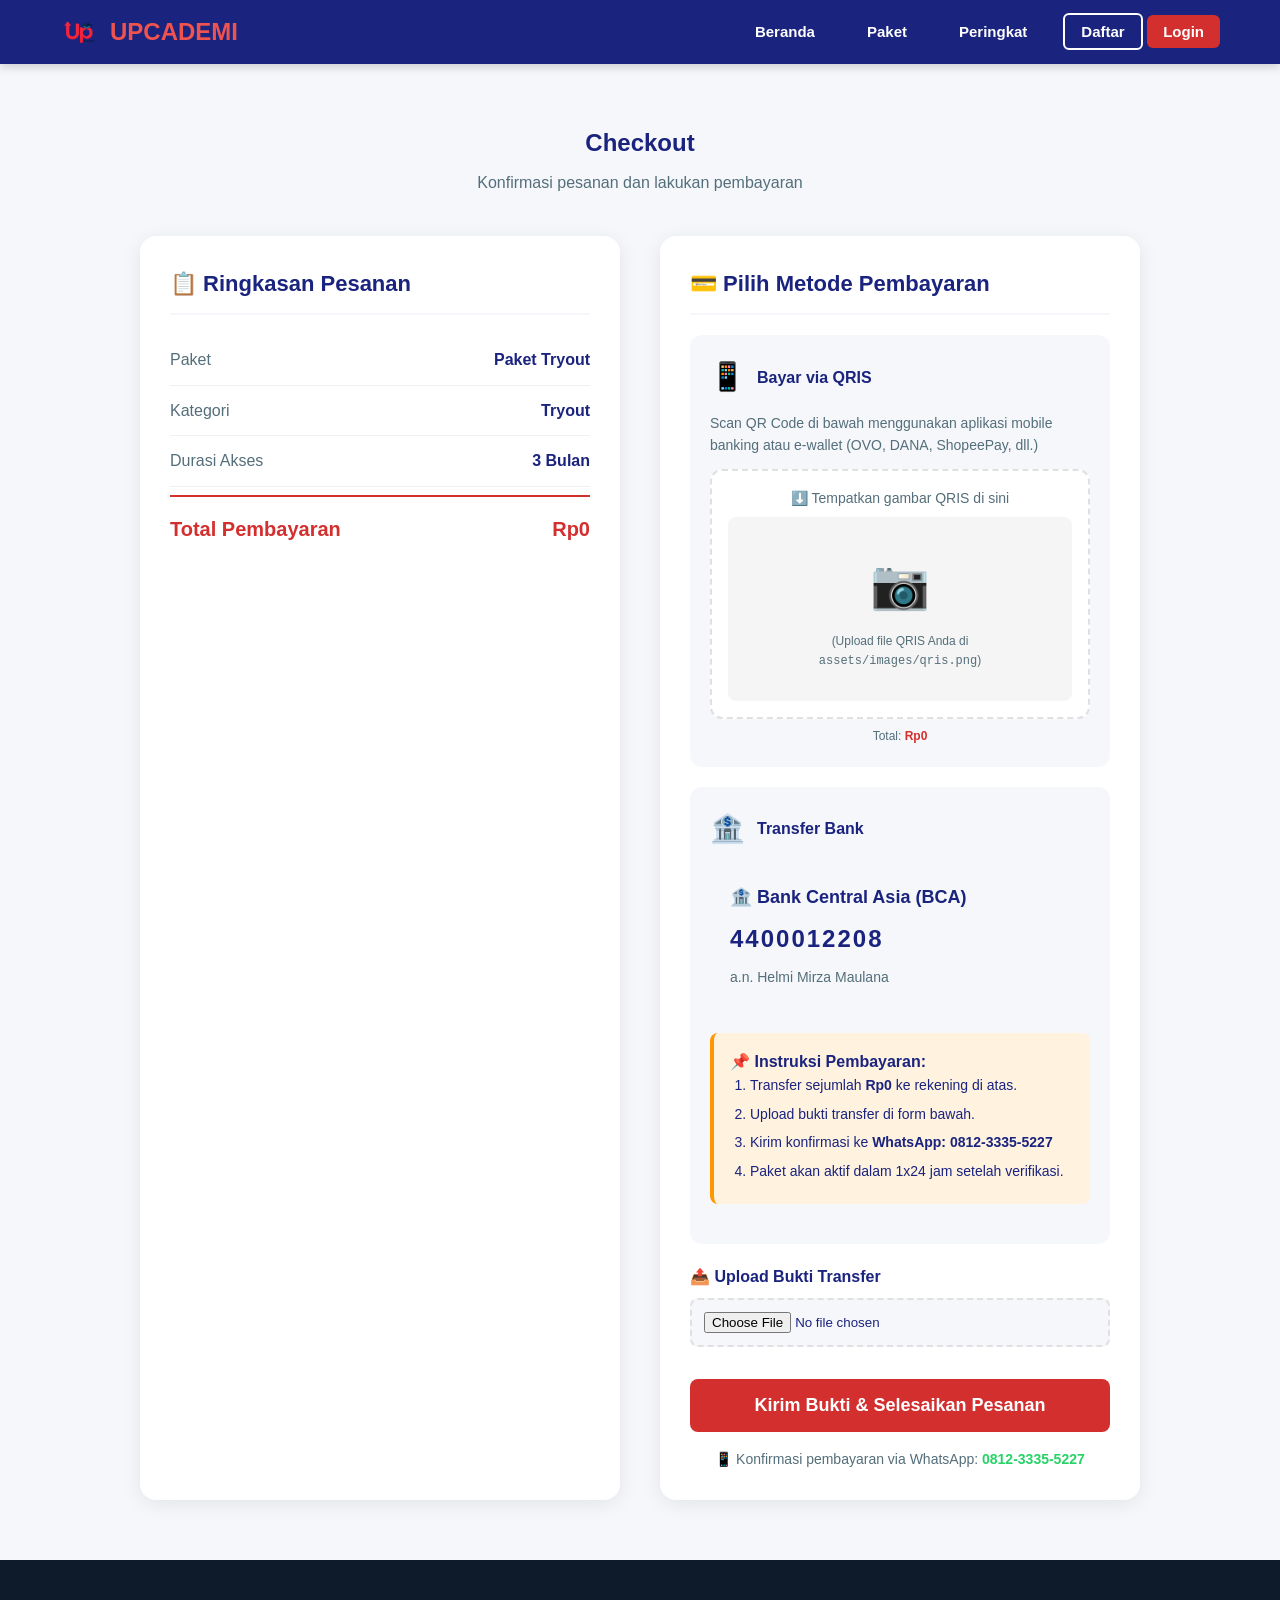
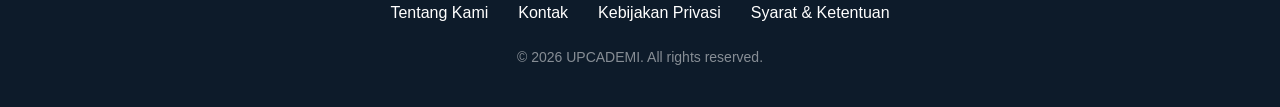
==== commit d1e7c974: "Update checkout.html" ====
--- a/checkout.html
+++ b/checkout.html
@@ -369,128 +369,161 @@
     </footer>
 
     <script src="js/script.js"></script>
-    <script>
-        // ===== AMBIL DATA PAKET DARI URL =====
-        function getQueryParam(param) {
-            const urlParams = new URLSearchParams(window.location.search);
-            return urlParams.get(param);
-        }
-
-        function getPaketById(id) {
-            const paket = JSON.parse(localStorage.getItem('paketUpcademi') || '[]');
-            return paket.find(p => p.id == id);
-        }
-
-        const urlParams = new URLSearchParams(window.location.search);
-        const paketId = urlParams.get('paket');
-
-        let data = null;
-        if (paketId) {
-            data = getPaketById(paketId);
-        }
-
-        if (!data) {
-            data = {
-                name: 'Paket Tryout',
-                category: 'Tryout',
-                duration: '3 Bulan',
-                price: 0
+<script>
+    // ==========================================
+    // CHECKOUT - UPCADEMI
+    // ==========================================
+
+    // ===== CEK LOGIN SEBELUM CHECKOUT =====
+    function cekLoginSebelumCheckout() {
+        const isLoggedIn = localStorage.getItem('userEmail') !== null;
+        if (!isLoggedIn) {
+            alert('⚠️ Anda harus login terlebih dahulu untuk membeli paket tryout!');
+            window.location.href = 'login.html';
+            return false;
+        }
+        return true;
+    }
+
+    // ===== AMBIL DATA PAKET DARI LOCALSTORAGE =====
+    function getPaketById(id) {
+        const paket = JSON.parse(localStorage.getItem('paketUpcademi') || '[]');
+        return paket.find(p => p.id == id);
+    }
+
+    // ===== AMBIL PARAMETER URL =====
+    const urlParams = new URLSearchParams(window.location.search);
+    const paketId = urlParams.get('paket');
+
+    let data = null;
+
+    if (paketId) {
+        data = getPaketById(paketId);
+    }
+
+    // Jika paket tidak ditemukan, pakai default
+    if (!data) {
+        data = {
+            name: 'Paket Tryout',
+            category: 'Tryout',
+            duration: '3 Bulan',
+            price: 0
+        };
+    }
+
+    // ===== TAMPILKAN DATA =====
+    document.getElementById('packageName').textContent = data.name;
+    document.getElementById('packageCategory').textContent = data.category || 'Tryout';
+    document.getElementById('packageDuration').textContent = data.duration || '3 Bulan';
+    document.getElementById('totalPrice').textContent = 'Rp' + (data.price || 0).toLocaleString('id-ID');
+    document.getElementById('instructionAmount').textContent = 'Rp' + (data.price || 0).toLocaleString('id-ID');
+    document.getElementById('qrisAmount').textContent = 'Rp' + (data.price || 0).toLocaleString('id-ID');
+
+    // ===== PREVIEW BUKTI =====
+    function previewBukti(input) {
+        const preview = document.getElementById('preview-bukti');
+        if (input.files && input.files[0]) {
+            const reader = new FileReader();
+            reader.onload = function(e) {
+                preview.innerHTML = `<img src="${e.target.result}" alt="Bukti Transfer" style="max-width:200px; border-radius:8px; border:2px solid #E0E0E0;">`;
             };
-        }
-
-        document.getElementById('packageName').textContent = data.name;
-        document.getElementById('packageCategory').textContent = data.category;
-        document.getElementById('packageDuration').textContent = data.duration;
-        document.getElementById('totalPrice').textContent = 'Rp' + data.price.toLocaleString('id-ID');
-        document.getElementById('instructionAmount').textContent = 'Rp' + data.price.toLocaleString('id-ID');
-
-        // ===== PREVIEW BUKTI =====
-        function previewBukti(input) {
-            const preview = document.getElementById('preview-bukti');
-            if (input.files && input.files[0]) {
-                const reader = new FileReader();
-                reader.onload = function(e) {
-                    preview.innerHTML = `<img src="${e.target.result}" alt="Bukti Transfer" style="max-width:200px; border-radius:8px; border:2px solid #E0E0E0;">`;
-                };
-                reader.readAsDataURL(input.files[0]);
-            }
-        }
-
-        // ===== HANDLE CHECKOUT (DENGAN CEK LOGIN) =====
-        function handleCheckout() {
-            // 1. CEK LOGIN
-            const isLoggedIn = localStorage.getItem('userEmail') !== null;
-            if (!isLoggedIn) {
-                alert('⚠️ Anda harus login terlebih dahulu untuk membeli paket tryout!');
-                window.location.href = 'login.html';
-                return;
-            }
-
-            // 2. CEK UPLOAD BUKTI
-            const fileInput = document.getElementById('buktiTransfer');
-            const alertSuccess = document.getElementById('alert-success');
-            const alertError = document.getElementById('alert-error');
-
-            alertSuccess.style.display = 'none';
-            alertError.style.display = 'none';
-
-            if (!fileInput.files || fileInput.files.length === 0) {
-                alertError.textContent = '⚠️ Mohon upload bukti transfer terlebih dahulu!';
-                alertError.style.display = 'block';
-                return;
-            }
-
-            // 3. SIMULASI SUKSES
-            alertSuccess.textContent = '✅ Bukti transfer berhasil diupload! Pesanan akan diproses dalam 1x24 jam.';
-            alertSuccess.style.display = 'block';
-            fileInput.value = '';
-
-            setTimeout(() => {
-                window.location.href = 'dashboard-user.html';
-            }, 3000);
-        }
-
-        // ===== UPDATE NAVBAR =====
-        function updateNavbar() {
-            const container = document.getElementById('navbarLogin');
-            if (!container) return;
-
-            const isAdmin = localStorage.getItem('isAdmin') === 'true';
-            const isLoggedIn = localStorage.getItem('userEmail') !== null;
-
-            if (isLoggedIn) {
-                if (isAdmin) {
-                    container.innerHTML = `
-                        <a href="dashboard-admin.html" style="background: rgba(255,255,255,0.15);">Admin</a>
-                        <a href="#" onclick="logout()" class="btn-login">Logout</a>
-                    `;
-                } else {
-                    container.innerHTML = `
-                        <a href="dashboard-user.html" style="background: rgba(255,255,255,0.15);">Dashboard</a>
-                        <a href="#" onclick="logout()" class="btn-login">Logout</a>
-                    `;
-                }
+            reader.readAsDataURL(input.files[0]);
+        }
+    }
+
+    // ===== HANDLE CHECKOUT (LENGKAP) =====
+    function handleCheckout() {
+        // Cek login dulu
+        if (!cekLoginSebelumCheckout()) {
+            return;
+        }
+
+        const fileInput = document.getElementById('buktiTransfer');
+        const alertSuccess = document.getElementById('alert-success');
+        const alertError = document.getElementById('alert-error');
+
+        alertSuccess.style.display = 'none';
+        alertError.style.display = 'none';
+
+        // Cek apakah file sudah diupload
+        if (!fileInput.files || fileInput.files.length === 0) {
+            alertError.textContent = '⚠️ Mohon upload bukti transfer terlebih dahulu!';
+            alertError.style.display = 'block';
+            return;
+        }
+
+        // ===== SIMPAN DATA PESANAN =====
+        const userEmail = localStorage.getItem('userEmail');
+        const userName = localStorage.getItem('userName') || 'User';
+
+        const pesanan = {
+            id: Date.now(),
+            userEmail: userEmail,
+            userName: userName,
+            paketId: paketId,
+            paketName: data.name,
+            harga: data.price,
+            tanggal: new Date().toLocaleDateString('id-ID'),
+            bukti: 'uploaded',
+            status: 'pending'
+        };
+
+        let pesananList = JSON.parse(localStorage.getItem('pesananUpcademi') || '[]');
+        pesananList.push(pesanan);
+        localStorage.setItem('pesananUpcademi', JSON.stringify(pesananList));
+
+        alertSuccess.textContent = '✅ Bukti transfer berhasil diupload! Pesanan akan diproses dalam 1x24 jam.';
+        alertSuccess.style.display = 'block';
+
+        fileInput.value = '';
+        document.getElementById('preview-bukti').innerHTML = '';
+
+        setTimeout(() => {
+            window.location.href = 'dashboard-user.html';
+        }, 3000);
+    }
+
+    // ===== UPDATE NAVBAR =====
+    function updateNavbar() {
+        const container = document.getElementById('navbarLogin');
+        if (!container) return;
+
+        const isAdmin = localStorage.getItem('isAdmin') === 'true';
+        const isLoggedIn = localStorage.getItem('userEmail') !== null;
+
+        if (isLoggedIn) {
+            if (isAdmin) {
+                container.innerHTML = `
+                    <a href="dashboard-admin.html" style="background: rgba(255,255,255,0.15);">Admin</a>
+                    <a href="#" onclick="logout()" class="btn-login">Logout</a>
+                `;
             } else {
                 container.innerHTML = `
-                    <a href="register.html" class="btn-register">Daftar</a>
-                    <a href="login.html" class="btn-login">Login</a>
+                    <a href="dashboard-user.html" style="background: rgba(255,255,255,0.15);">Dashboard</a>
+                    <a href="#" onclick="logout()" class="btn-login">Logout</a>
                 `;
             }
-        }
-
-        function logout() {
-            if (confirm('Yakin ingin logout?')) {
-                localStorage.removeItem('isAdmin');
-                localStorage.removeItem('userEmail');
-                localStorage.removeItem('userName');
-                window.location.href = 'index.html';
-            }
-        }
-
-        document.addEventListener('DOMContentLoaded', function() {
-            updateNavbar();
-        });
-    </script>
+        } else {
+            container.innerHTML = `
+                <a href="register.html" class="btn-register">Daftar</a>
+                <a href="login.html" class="btn-login">Login</a>
+            `;
+        }
+    }
+
+    function logout() {
+        if (confirm('Yakin ingin logout?')) {
+            localStorage.removeItem('isAdmin');
+            localStorage.removeItem('userEmail');
+            localStorage.removeItem('userName');
+            window.location.href = 'index.html';
+        }
+    }
+
+    document.addEventListener('DOMContentLoaded', function() {
+        updateNavbar();
+    });
+</script>
 
 </body>
 </html>
